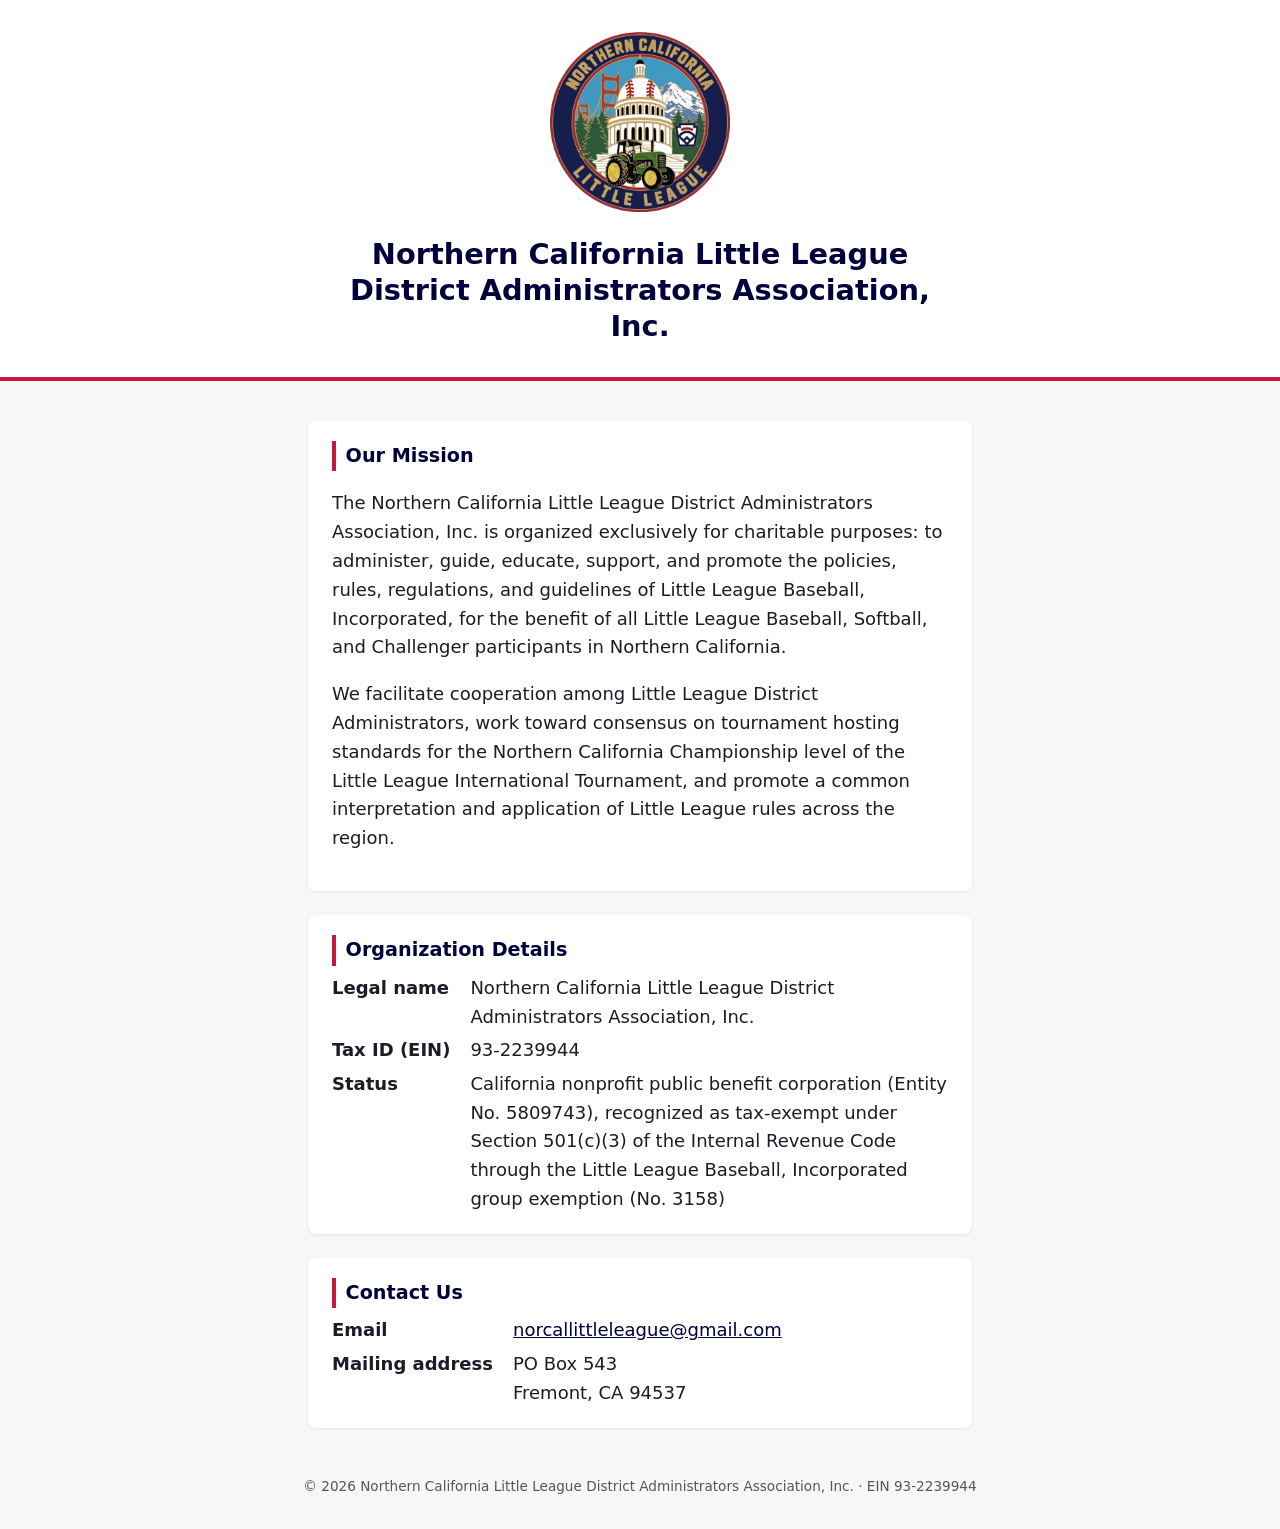
==== index.html @ 02376694 "Add landing page for Google for Nonprofits verification" ====
<!DOCTYPE html>
<html lang="en">
<head>
  <meta charset="utf-8">
  <meta name="viewport" content="width=device-width, initial-scale=1">
  <title>Northern California Little League District Administrators Association, Inc.</title>
  <meta name="description" content="Northern California Little League District Administrators Association, Inc. is a California nonprofit public benefit corporation supporting Little League participants in Northern California.">
  <link rel="icon" href="assets/logo.png">
  <link rel="stylesheet" href="style.css">
</head>
<body>
  <header>
    <img src="assets/logo.png" alt="Northern California Little League logo">
    <h1>Northern California Little League District Administrators Association, Inc.</h1>
  </header>

  <main>
    <section id="mission">
      <h2>Our Mission</h2>
      <p>The Northern California Little League District Administrators Association, Inc. is organized exclusively for charitable purposes: to administer, guide, educate, support, and promote the policies, rules, regulations, and guidelines of Little League Baseball, Incorporated, for the benefit of all Little League Baseball, Softball, and Challenger participants in Northern California.</p>
      <p>We facilitate cooperation among Little League District Administrators, work toward consensus on tournament hosting standards for the Northern California Championship level of the Little League International Tournament, and promote a common interpretation and application of Little League rules across the region.</p>
    </section>

    <section id="legal">
      <h2>Organization Details</h2>
      <dl>
        <dt>Legal name</dt>
        <dd>Northern California Little League District Administrators Association, Inc.</dd>
        <dt>Tax ID (EIN)</dt>
        <dd>93-2239944</dd>
        <dt>Status</dt>
        <dd>California nonprofit public benefit corporation (Entity No. 5809743), recognized as tax-exempt under Section 501(c)(3) of the Internal Revenue Code through the Little League Baseball, Incorporated group exemption (No. 3158)</dd>
      </dl>
    </section>

    <section id="contact">
      <h2>Contact Us</h2>
      <dl>
        <dt>Email</dt>
        <dd><a href="mailto:norcallittleleague@gmail.com">norcallittleleague@gmail.com</a></dd>
        <dt>Mailing address</dt>
        <dd>PO Box 543<br>Fremont, CA 94537</dd>
      </dl>
    </section>
  </main>

  <footer>
    &copy; 2026 Northern California Little League District Administrators Association, Inc. &middot; EIN 93-2239944
  </footer>
</body>
</html>
---- style.css ----
:root { --navy: #00003c; --red: #c8173d; --bg: #f7f7fa; }
* { box-sizing: border-box; }
body { margin: 0; font: 18px/1.6 system-ui, -apple-system, "Segoe UI", sans-serif; color: #1c1c28; background: var(--bg); }
header { background: #fff; border-bottom: 4px solid var(--red); text-align: center; padding: 2rem 1rem; }
header img { width: 180px; height: 180px; }
h1 { color: var(--navy); font-size: 1.8rem; line-height: 1.25; margin: 1rem auto 0; max-width: 40rem; }
main { max-width: 44rem; margin: 0 auto; padding: 1rem 1.25rem 3rem; }
section { background: #fff; border-radius: 8px; padding: 1.25rem 1.5rem; margin-top: 1.5rem; box-shadow: 0 1px 3px rgba(0,0,0,.08); }
h2 { color: var(--navy); font-size: 1.2rem; margin: 0 0 .5rem; border-left: 4px solid var(--red); padding-left: .6rem; }
dl { margin: 0; display: grid; grid-template-columns: max-content 1fr; gap: .3rem 1.25rem; }
dt { font-weight: 600; }
dd { margin: 0; }
a { color: var(--navy); }
footer { text-align: center; font-size: .85rem; color: #555; padding: 0 1rem 2rem; }
@media (max-width: 520px) { dl { grid-template-columns: 1fr; } dd { margin-bottom: .5rem; } }
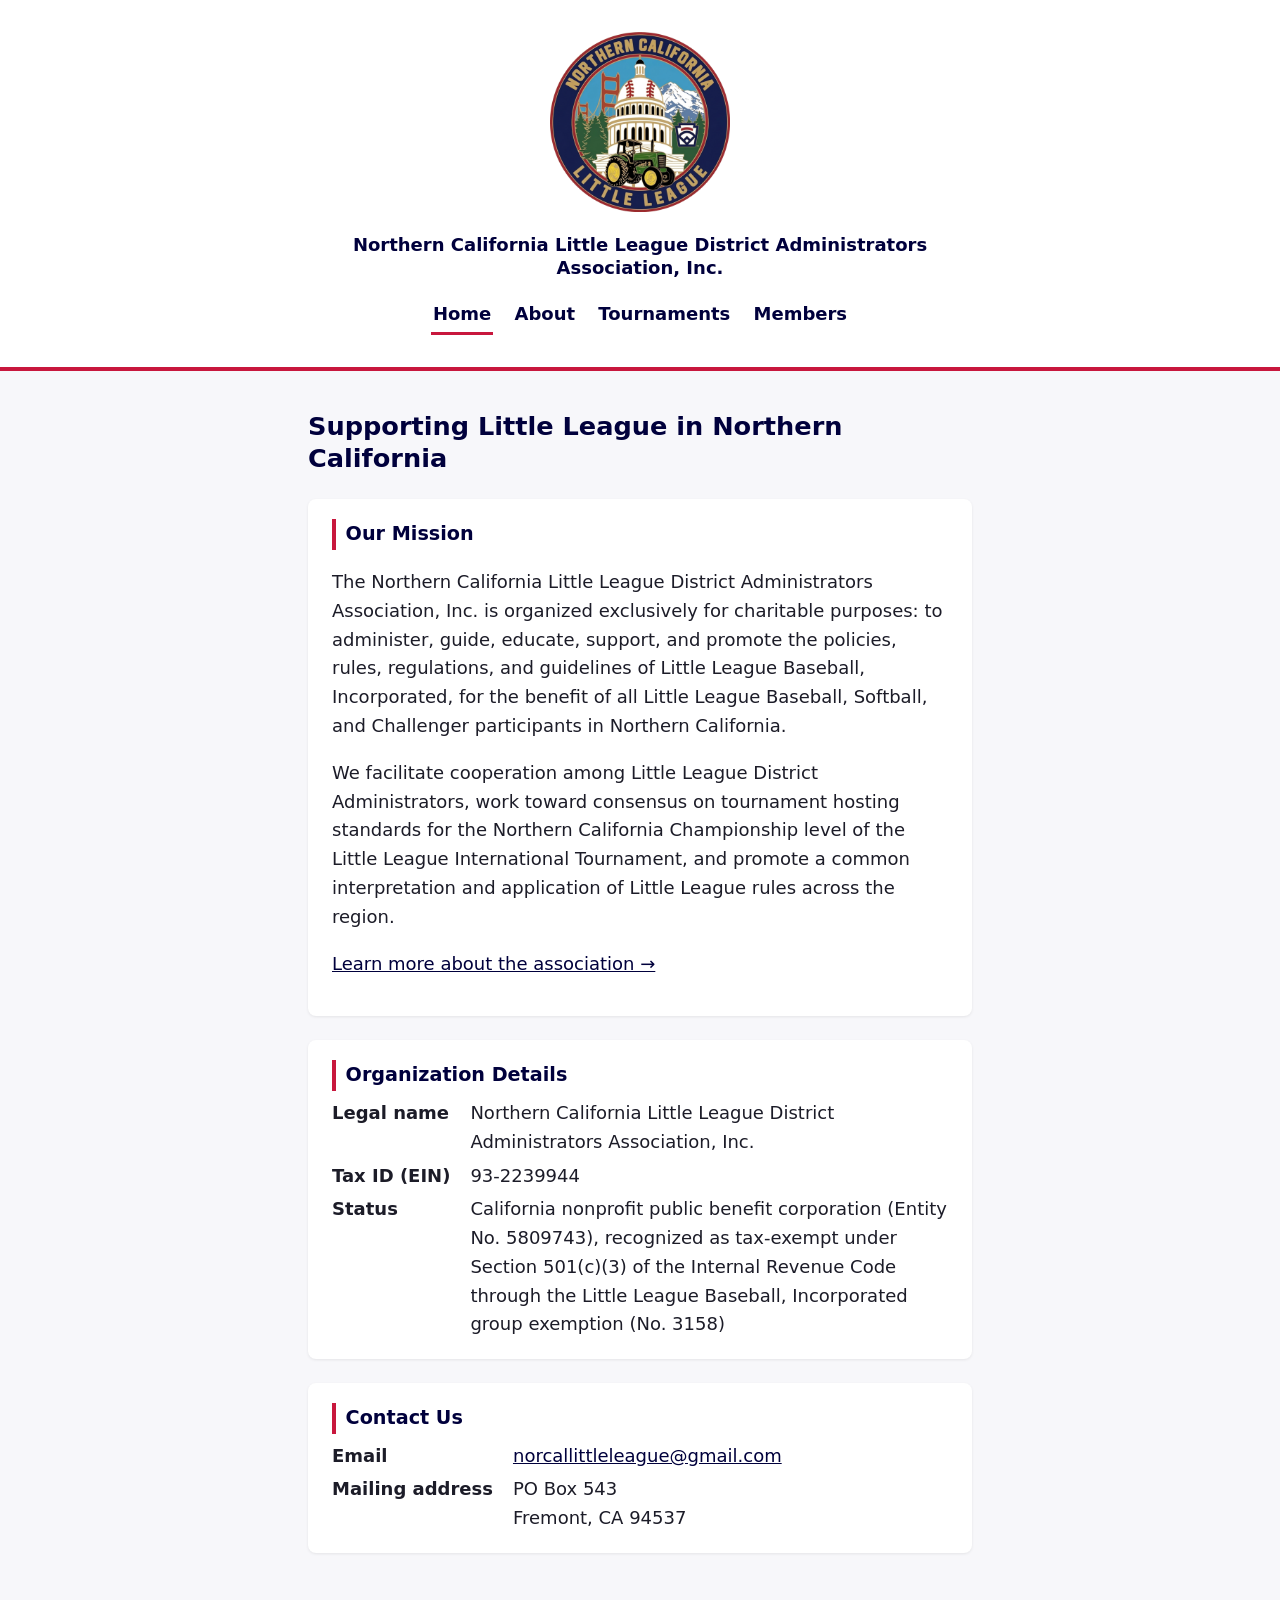
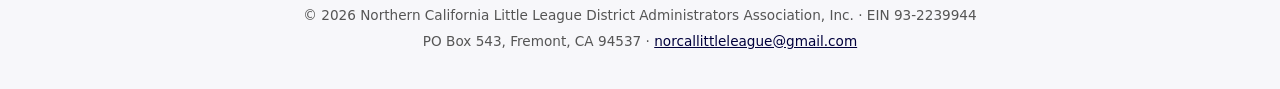
==== commit 97615c6f: "Add About, Tournaments, Members pages, nav, robots.txt and sitemap" ====
--- a/index.html
+++ b/index.html
@@ -4,21 +4,33 @@
   <meta charset="utf-8">
   <meta name="viewport" content="width=device-width, initial-scale=1">
   <title>Northern California Little League District Administrators Association, Inc.</title>
-  <meta name="description" content="Northern California Little League District Administrators Association, Inc. is a California nonprofit public benefit corporation supporting Little League participants in Northern California.">
+  <meta name="description" content="Northern California Little League District Administrators Association, Inc. is a California nonprofit supporting Little League Baseball, Softball, and Challenger participants in Northern California.">
+  <meta property="og:title" content="Northern California Little League District Administrators Association, Inc.">
+  <meta property="og:description" content="Northern California Little League District Administrators Association, Inc. is a California nonprofit supporting Little League Baseball, Softball, and Challenger participants in Northern California.">
+  <meta property="og:image" content="https://norcallittleleague.org/assets/logo.png">
   <link rel="icon" href="assets/logo.png">
   <link rel="stylesheet" href="style.css">
 </head>
 <body>
+  <a class="skip" href="#main">Skip to content</a>
   <header>
-    <img src="assets/logo.png" alt="Northern California Little League logo">
-    <h1>Northern California Little League District Administrators Association, Inc.</h1>
+    <a href="index.html"><img src="assets/logo.png" alt="Northern California Little League logo"></a>
+    <p class="org">Northern California Little League District Administrators Association, Inc.</p>
+    <nav aria-label="Main">
+      <a href="index.html" aria-current="page">Home</a>
+      <a href="about.html">About</a>
+      <a href="tournaments.html">Tournaments</a>
+      <a href="members.html">Members</a>
+    </nav>
   </header>
 
-  <main>
+  <main id="main">
+    <h1>Supporting Little League in Northern California</h1>
     <section id="mission">
       <h2>Our Mission</h2>
       <p>The Northern California Little League District Administrators Association, Inc. is organized exclusively for charitable purposes: to administer, guide, educate, support, and promote the policies, rules, regulations, and guidelines of Little League Baseball, Incorporated, for the benefit of all Little League Baseball, Softball, and Challenger participants in Northern California.</p>
       <p>We facilitate cooperation among Little League District Administrators, work toward consensus on tournament hosting standards for the Northern California Championship level of the Little League International Tournament, and promote a common interpretation and application of Little League rules across the region.</p>
+      <p><a href="about.html">Learn more about the association &rarr;</a></p>
     </section>
 
     <section id="legal">
@@ -45,7 +57,8 @@
   </main>
 
   <footer>
-    &copy; 2026 Northern California Little League District Administrators Association, Inc. &middot; EIN 93-2239944
+    <p>&copy; 2026 Northern California Little League District Administrators Association, Inc. &middot; EIN 93-2239944</p>
+    <p>PO Box 543, Fremont, CA 94537 &middot; <a href="mailto:norcallittleleague@gmail.com">norcallittleleague@gmail.com</a></p>
   </footer>
 </body>
 </html>
--- a/style.css
+++ b/style.css
@@ -13,3 +13,15 @@
 a { color: var(--navy); }
 footer { text-align: center; font-size: .85rem; color: #555; padding: 0 1rem 2rem; }
 @media (max-width: 520px) { dl { grid-template-columns: 1fr; } dd { margin-bottom: .5rem; } }
+
+.org { margin: .75rem auto 0; color: var(--navy); font-weight: 700; max-width: 40rem; line-height: 1.3; }
+header h1 { display: none; }
+main > h1 { color: var(--navy); font-size: 1.6rem; margin: 1.5rem 0 0; }
+nav { margin-top: 1rem; display: flex; gap: .5rem 1.25rem; justify-content: center; flex-wrap: wrap; }
+nav a { color: var(--navy); text-decoration: none; font-weight: 600; padding: .25rem .1rem; border-bottom: 3px solid transparent; }
+nav a:hover, nav a[aria-current="page"] { border-bottom-color: var(--red); }
+a:focus-visible { outline: 3px solid var(--red); outline-offset: 2px; }
+.skip { position: absolute; left: -999px; }
+.skip:focus { left: 0; background: #fff; padding: .5rem 1rem; z-index: 10; }
+ul { padding-left: 1.25rem; margin: 0; }
+footer p { margin: .25rem 0; }
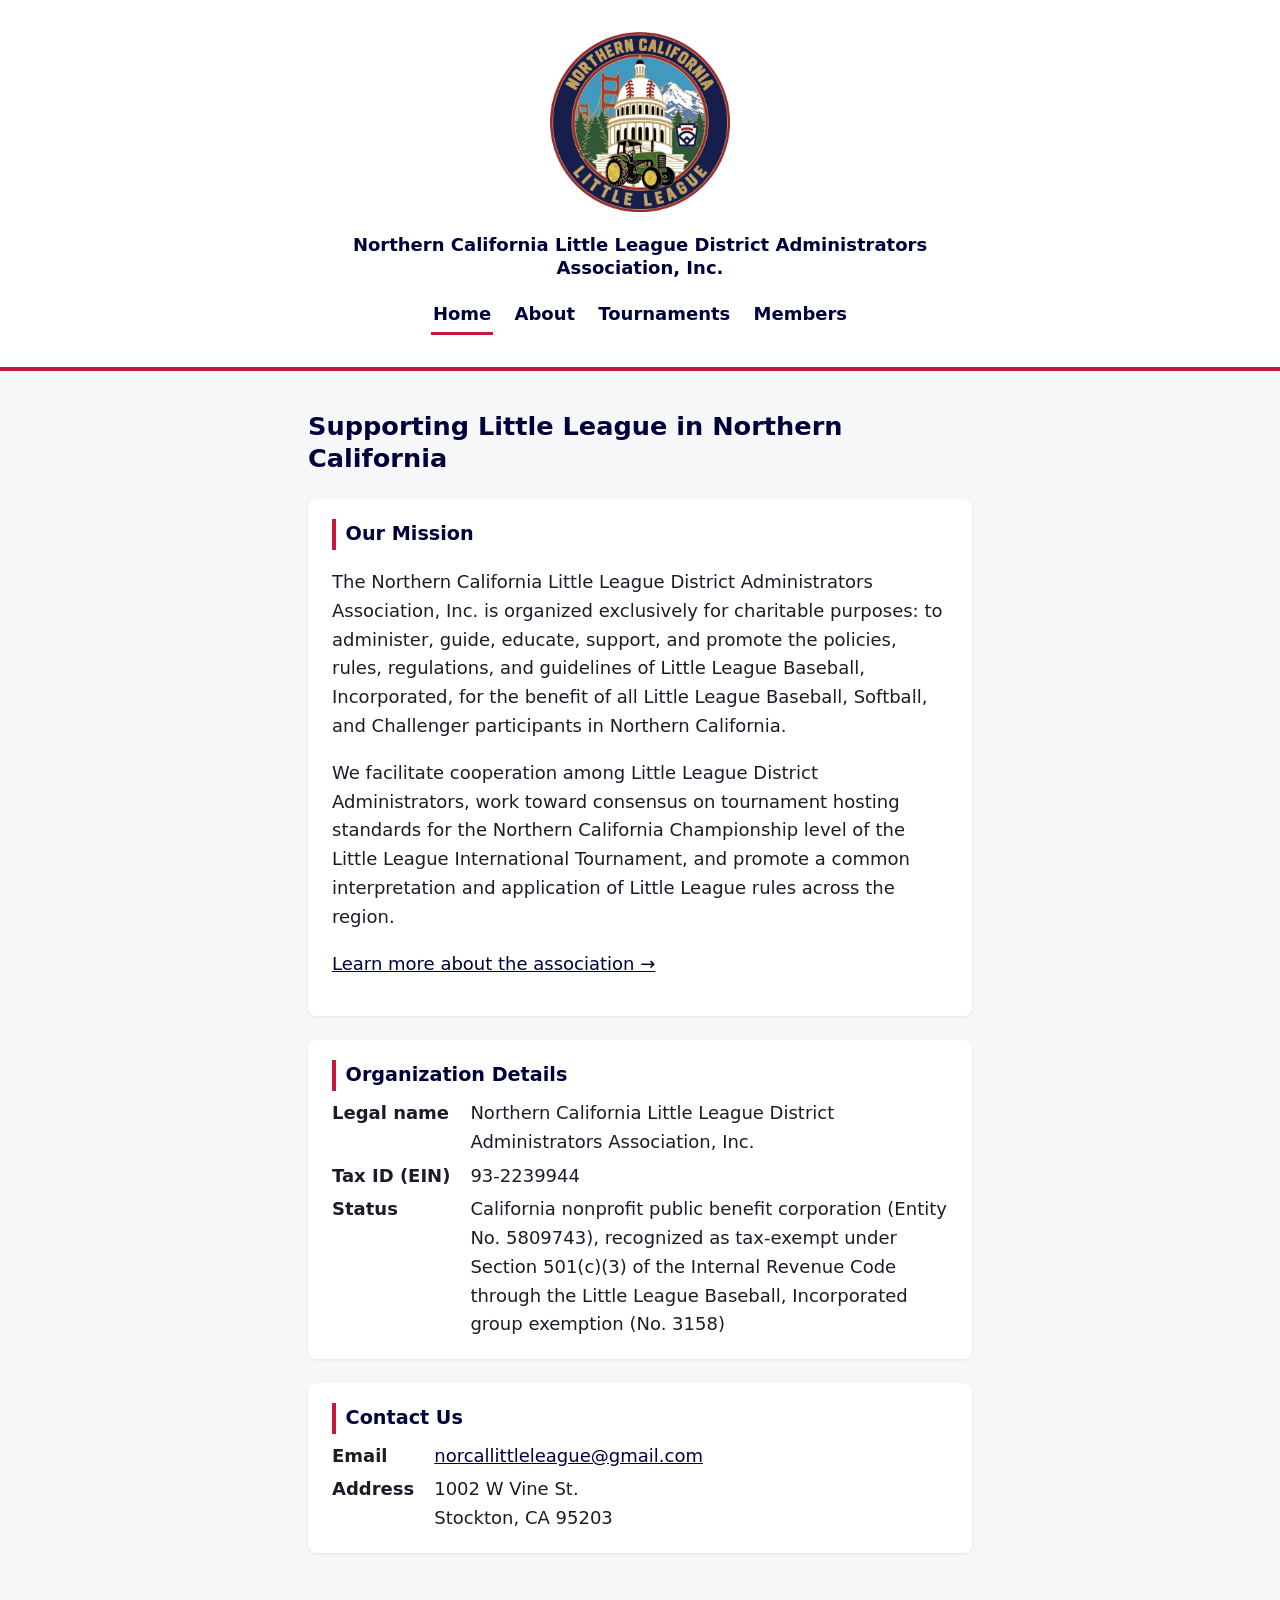
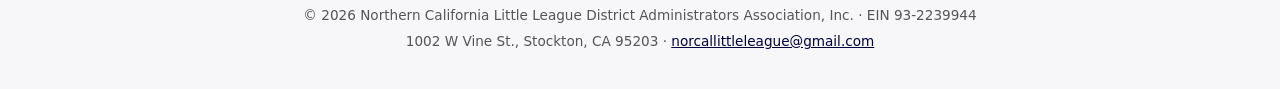
==== commit 4608c18d: "Update address to 1002 W Vine St., Stockton" ====
--- a/index.html
+++ b/index.html
@@ -50,15 +50,15 @@
       <dl>
         <dt>Email</dt>
         <dd><a href="mailto:norcallittleleague@gmail.com">norcallittleleague@gmail.com</a></dd>
-        <dt>Mailing address</dt>
-        <dd>PO Box 543<br>Fremont, CA 94537</dd>
+        <dt>Address</dt>
+        <dd>1002 W Vine St.<br>Stockton, CA 95203</dd>
       </dl>
     </section>
   </main>
 
   <footer>
     <p>&copy; 2026 Northern California Little League District Administrators Association, Inc. &middot; EIN 93-2239944</p>
-    <p>PO Box 543, Fremont, CA 94537 &middot; <a href="mailto:norcallittleleague@gmail.com">norcallittleleague@gmail.com</a></p>
+    <p>1002 W Vine St., Stockton, CA 95203 &middot; <a href="mailto:norcallittleleague@gmail.com">norcallittleleague@gmail.com</a></p>
   </footer>
 </body>
 </html>
